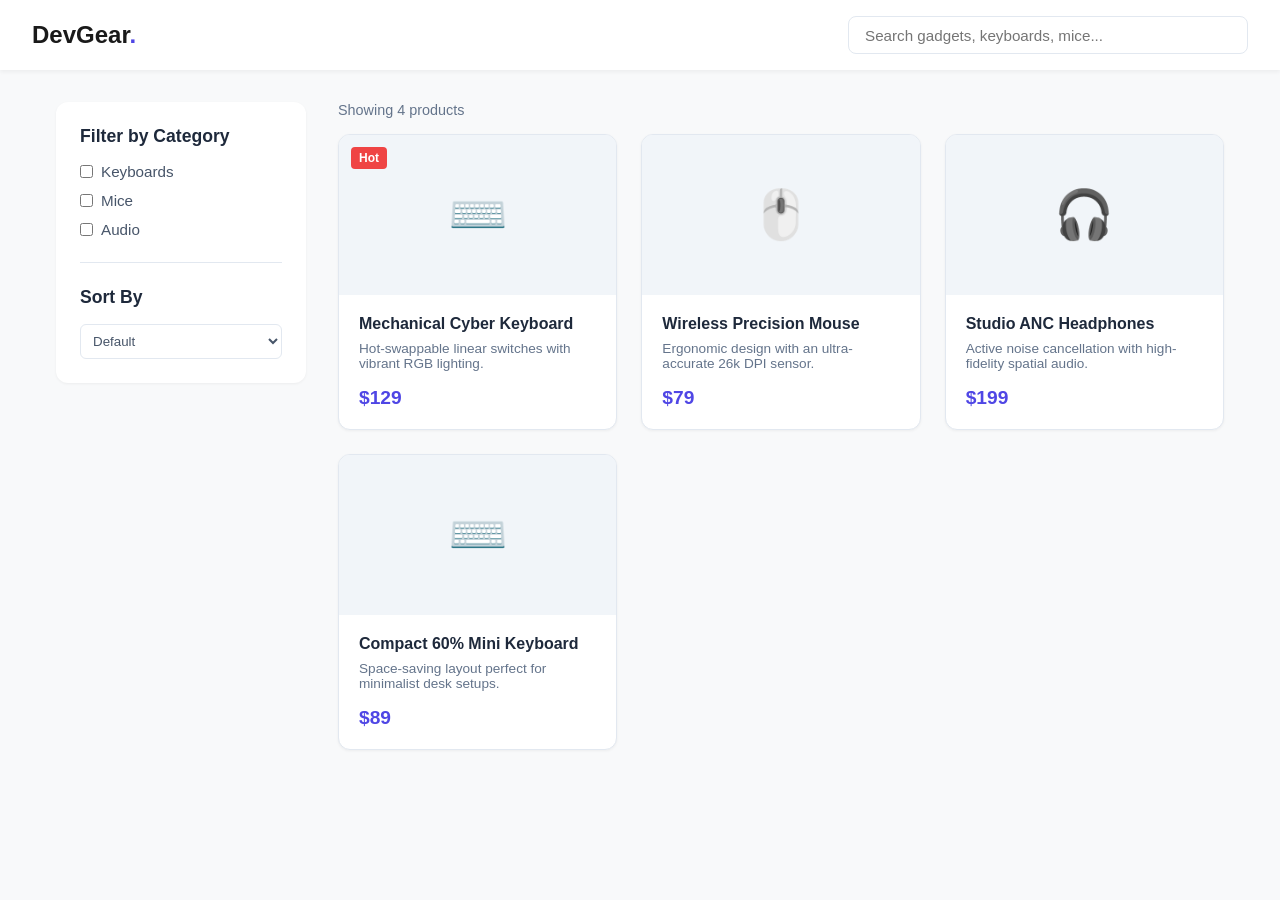
==== Search Filter.html @ a2853367 "hehe 1" ====
<!doctype html>
<html lang="en">
  <head>
    <meta charset="UTF-8" />
    <meta name="viewport" content="width=device-width, initial-scale=1.0" />
    <title>DevGear Store - Find Your Setup</title>
    <link rel="stylesheet" href="style.css" />

    <style>
      /* Reset & Base Styles */
      * {
        margin: 0;
        padding: 0;
        box-sizing: border-box;
        font-family: "Segoe UI", Tahoma, Geneva, Verdana, sans-serif;
      }

      body {
        background-color: #f8f9fa;
        color: #333;
      }

      /* Navbar */
      .navbar {
        display: flex;
        justify-content: space-between;
        align-items: center;
        background-color: #ffffff;
        padding: 1rem 2rem;
        box-shadow: 0 2px 4px rgba(0, 0, 0, 0.05);
        position: sticky;
        top: 0;
        z-index: 100;
      }

      .logo {
        font-size: 1.5rem;
        font-weight: 700;
        color: #1a1a1a;
      }

      .logo span {
        color: #4f46e5;
      }

      .search-container {
        flex: 0 1 400px;
      }

      #search-input {
        width: 100%;
        padding: 0.6rem 1rem;
        border: 1px solid #e2e8f0;
        border-radius: 8px;
        font-size: 0.95rem;
        outline: none;
        transition: border-color 0.2s;
      }

      #search-input:focus {
        border-color: #4f46e5;
        box-shadow: 0 0 0 3px rgba(79, 70, 229, 0.1);
      }

      /* Layout Container */
      .container {
        display: flex;
        max-width: 1200px;
        margin: 2rem auto;
        padding: 0 1rem;
        gap: 2rem;
      }

      /* Sidebar */
      .sidebar {
        flex: 0 0 250px;
        background: white;
        padding: 1.5rem;
        border-radius: 12px;
        height: fit-content;
        box-shadow: 0 1px 3px rgba(0, 0, 0, 0.05);
      }

      .sidebar h3 {
        font-size: 1.1rem;
        margin-bottom: 1rem;
        color: #1e293b;
      }

      .filter-group {
        display: flex;
        flex-direction: column;
        gap: 0.75rem;
      }

      .filter-label {
        display: flex;
        align-items: center;
        gap: 0.5rem;
        cursor: pointer;
        font-size: 0.95rem;
        color: #475569;
      }

      .sidebar hr {
        margin: 1.5rem 0;
        border: 0;
        border-top: 1px solid #e2e8f0;
      }

      #sort-select {
        width: 100%;
        padding: 0.5rem;
        border: 1px solid #e2e8f0;
        border-radius: 6px;
        background-color: white;
        color: #475569;
        outline: none;
      }

      /* Main Content & Grid */
      .main-content {
        flex: 1;
      }

      .results-count {
        margin-bottom: 1rem;
        color: #64748b;
        font-size: 0.9rem;
      }

      .product-grid {
        display: grid;
        grid-template-columns: repeat(auto-fill, minmax(240px, 1fr));
        gap: 1.5rem;
      }

      /* Product Cards */
      .product-card {
        background: white;
        border-radius: 12px;
        overflow: hidden;
        box-shadow: 0 1px 3px rgba(0, 0, 0, 0.05);
        border: 1px solid #e2e8f0;
        position: relative;
        display: flex;
        flex-direction: column;
        transition:
          transform 0.2s,
          box-shadow 0.2s;
      }

      .product-card:hover {
        transform: translateY(-4px);
        box-shadow: 0 10px 15px -3px rgba(0, 0, 0, 0.1);
      }

      .product-badge {
        position: absolute;
        top: 0.75rem;
        left: 0.75rem;
        background-color: #ef4444;
        color: white;
        padding: 0.25rem 0.5rem;
        font-size: 0.75rem;
        font-weight: 600;
        border-radius: 4px;
      }

      .product-img-placeholder {
        height: 160px;
        background-color: #f1f5f9;
        display: flex;
        align-items: center;
        justify-content: center;
        font-size: 3rem;
      }

      .product-info {
        padding: 1.25rem;
        display: flex;
        flex-direction: column;
        flex-grow: 1;
      }

      .product-title {
        font-size: 1rem;
        font-weight: 600;
        color: #1e293b;
        margin-bottom: 0.5rem;
      }

      .product-desc {
        font-size: 0.85rem;
        color: #64748b;
        margin-bottom: 1rem;
        line-grow: 1;
      }

      .product-price {
        font-size: 1.2rem;
        font-weight: 700;
        color: #4f46e5;
        margin-top: auto;
      }

      /* Utilities for JS */
      .hidden {
        display: none !important;
      }

      #no-results {
        text-align: center;
        padding: 3rem;
        background: white;
        border-radius: 12px;
        color: #64748b;
        border: 1px dashed #cbd5e1;
      }

      /* Responsive */
      @media (max-width: 768px) {
        .container {
          flex-direction: column;
        }
        .sidebar {
          flex: none;
          width: 100%;
        }
        .navbar {
          flex-direction: column;
          gap: 1rem;
        }
        .search-container {
          width: 100%;
        }
      }
    </style>
  </head>
  <body>
    <header class="navbar">
      <div class="logo">DevGear<span>.</span></div>
      <div class="search-container">
        <input
          type="text"
          id="search-input"
          placeholder="Search gadgets, keyboards, mice..."
        />
      </div>
    </header>

    <div class="container">
      <aside class="sidebar">
        <h3>Filter by Category</h3>
        <div class="filter-group">
          <label class="filter-label">
            <input type="checkbox" class="category-filter" value="keyboard" />
            Keyboards
          </label>
          <label class="filter-label">
            <input type="checkbox" class="category-filter" value="mouse" /> Mice
          </label>
          <label class="filter-label">
            <input type="checkbox" class="category-filter" value="audio" />
            Audio
          </label>
        </div>

        <hr />

        <h3>Sort By</h3>
        <select id="sort-select">
          <option value="default">Default</option>
          <option value="low-high">Price: Low to High</option>
          <option value="high-low">Price: High to Low</option>
        </select>
      </aside>

      <main class="main-content">
        <div class="results-count">
          Showing <span id="count-num">4</span> products
        </div>

        <div class="product-grid" id="product-grid">
          <div class="product-card" data-category="keyboard" data-price="129">
            <div class="product-badge">Hot</div>
            <div class="product-img-placeholder">⌨️</div>
            <div class="product-info">
              <h4 class="product-title">Mechanical Cyber Keyboard</h4>
              <p class="product-desc">
                Hot-swappable linear switches with vibrant RGB lighting.
              </p>
              <div class="product-price">$129</div>
            </div>
          </div>

          <div class="product-card" data-category="mouse" data-price="79">
            <div class="product-img-placeholder">🖱️</div>
            <div class="product-info">
              <h4 class="product-title">Wireless Precision Mouse</h4>
              <p class="product-desc">
                Ergonomic design with an ultra-accurate 26k DPI sensor.
              </p>
              <div class="product-price">$79</div>
            </div>
          </div>

          <div class="product-card" data-category="audio" data-price="199">
            <div class="product-img-placeholder">🎧</div>
            <div class="product-info">
              <h4 class="product-title">Studio ANC Headphones</h4>
              <p class="product-desc">
                Active noise cancellation with high-fidelity spatial audio.
              </p>
              <div class="product-price">$199</div>
            </div>
          </div>

          <div class="product-card" data-category="keyboard" data-price="89">
            <div class="product-img-placeholder">⌨️</div>
            <div class="product-info">
              <h4 class="product-title">Compact 60% Mini Keyboard</h4>
              <p class="product-desc">
                Space-saving layout perfect for minimalist desk setups.
              </p>
              <div class="product-price">$89</div>
            </div>
          </div>
        </div>

        <div id="no-results" class="hidden">
          <p>No products match your search or filter criteria.</p>
        </div>
      </main>
    </div>
  </body>
</html>
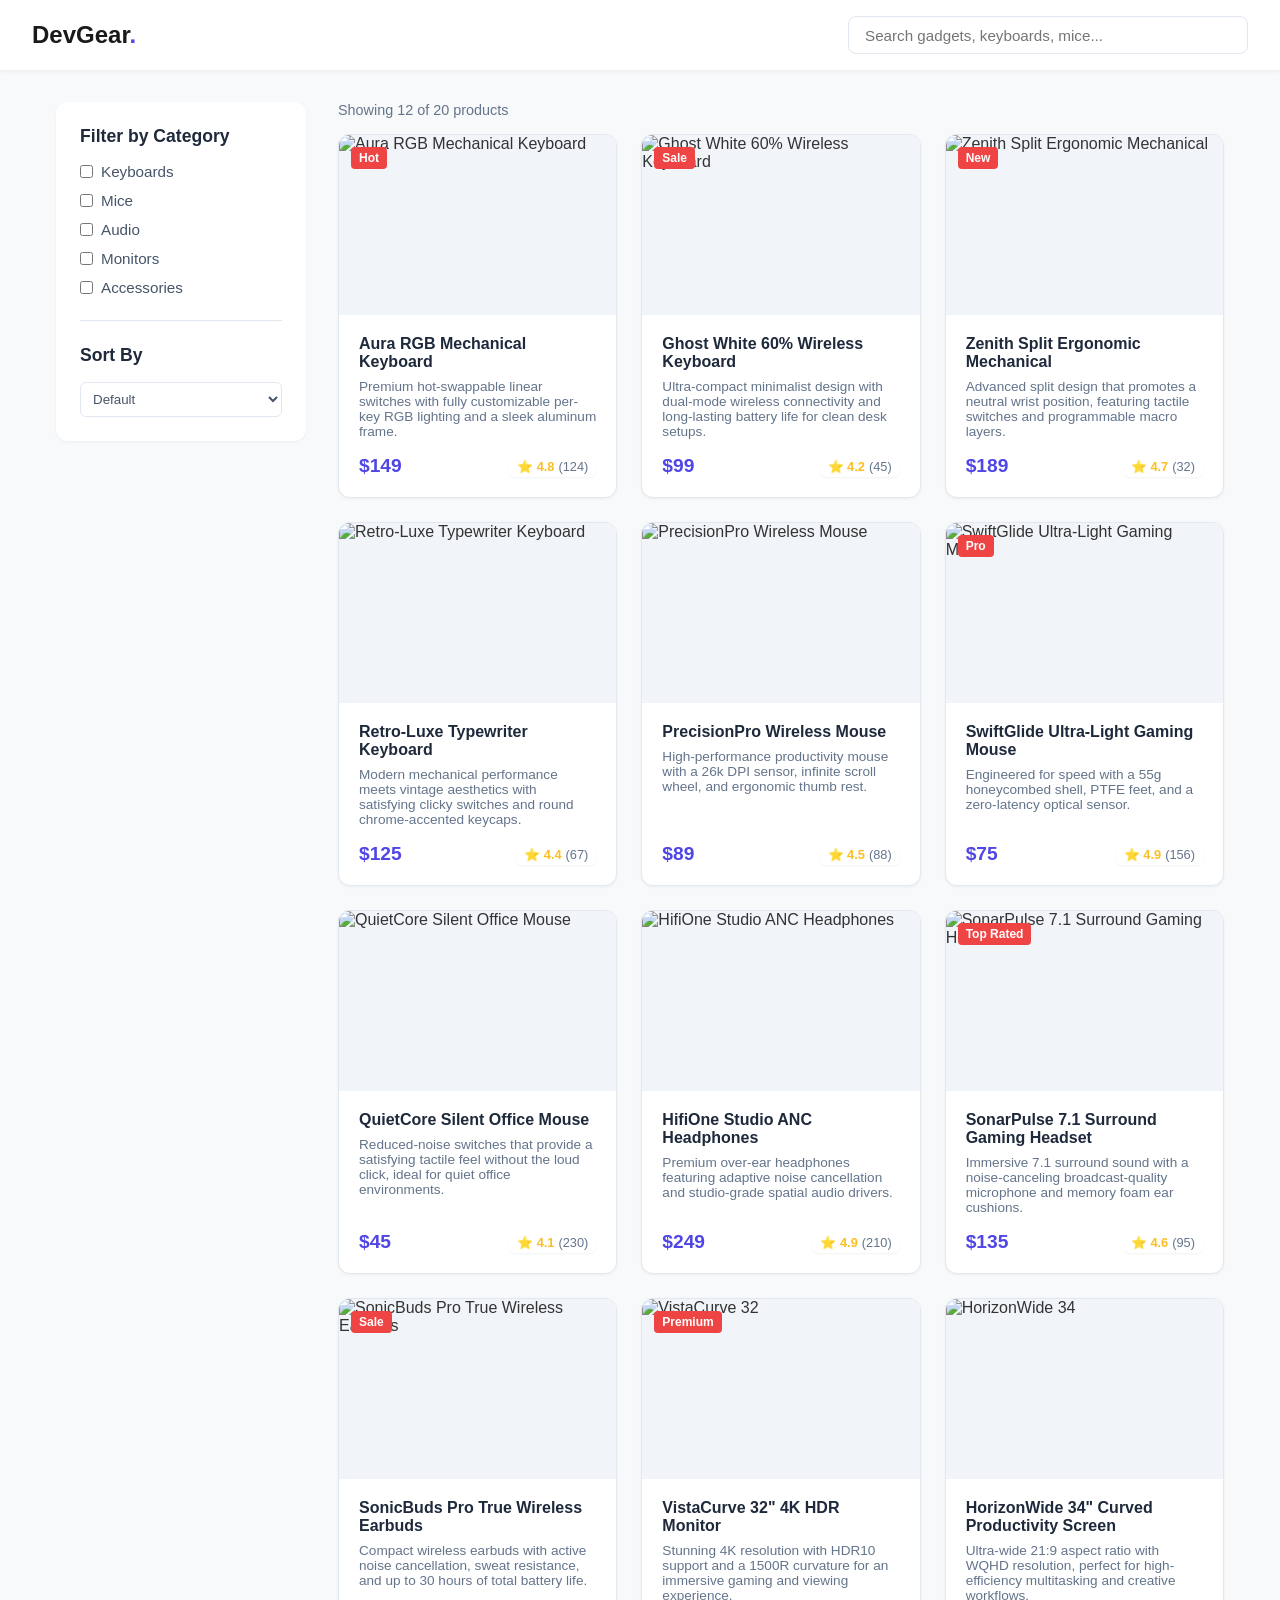
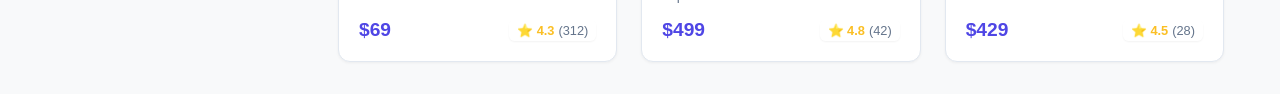
==== commit aad3fade: "almost" ====
--- a/Search Filter.html
+++ b/Search Filter.html
@@ -167,13 +167,21 @@
         border-radius: 4px;
       }
 
-      .product-img-placeholder {
-        height: 160px;
+      .product-img-container {
+        height: 180px;
         background-color: #f1f5f9;
-        display: flex;
-        align-items: center;
-        justify-content: center;
-        font-size: 3rem;
+        overflow: hidden;
+      }
+
+      .product-img {
+        width: 100%;
+        height: 100%;
+        object-fit: cover;
+        transition: transform 0.3s;
+      }
+
+      .product-card:hover .product-img {
+        transform: scale(1.05);
       }
 
       .product-info {
@@ -202,6 +210,27 @@
         font-weight: 700;
         color: #4f46e5;
         margin-top: auto;
+      }
+
+      .product-rating {
+        position: absolute;
+        bottom: 1.25rem;
+        right: 1.25rem;
+        display: flex;
+        align-items: center;
+        gap: 0.25rem;
+        background: rgba(255, 255, 255, 0.9);
+        padding: 0.2rem 0.5rem;
+        border-radius: 6px;
+        font-size: 0.8rem;
+        font-weight: 600;
+        color: #fbbf24;
+        box-shadow: 0 1px 2px rgba(0, 0, 0, 0.05);
+      }
+
+      .product-rating span {
+        color: #64748b;
+        font-weight: 400;
       }
 
       /* Utilities for JS */
@@ -264,6 +293,14 @@
             <input type="checkbox" class="category-filter" value="audio" />
             Audio
           </label>
+          <label class="filter-label">
+            <input type="checkbox" class="category-filter" value="monitor" />
+            Monitors
+          </label>
+          <label class="filter-label">
+            <input type="checkbox" class="category-filter" value="accessories" />
+            Accessories
+          </label>
         </div>
 
         <hr />
@@ -273,59 +310,18 @@
           <option value="default">Default</option>
           <option value="low-high">Price: Low to High</option>
           <option value="high-low">Price: High to Low</option>
+          <option value="rating-high">Rating: High to Low</option>
+          <option value="rating-low">Rating: Low to High</option>
         </select>
       </aside>
 
       <main class="main-content">
         <div class="results-count">
-          Showing <span id="count-num">4</span> products
+          Showing <span id="count-num">0</span> products
         </div>
 
         <div class="product-grid" id="product-grid">
-          <div class="product-card" data-category="keyboard" data-price="129">
-            <div class="product-badge">Hot</div>
-            <div class="product-img-placeholder">⌨️</div>
-            <div class="product-info">
-              <h4 class="product-title">Mechanical Cyber Keyboard</h4>
-              <p class="product-desc">
-                Hot-swappable linear switches with vibrant RGB lighting.
-              </p>
-              <div class="product-price">$129</div>
-            </div>
-          </div>
-
-          <div class="product-card" data-category="mouse" data-price="79">
-            <div class="product-img-placeholder">🖱️</div>
-            <div class="product-info">
-              <h4 class="product-title">Wireless Precision Mouse</h4>
-              <p class="product-desc">
-                Ergonomic design with an ultra-accurate 26k DPI sensor.
-              </p>
-              <div class="product-price">$79</div>
-            </div>
-          </div>
-
-          <div class="product-card" data-category="audio" data-price="199">
-            <div class="product-img-placeholder">🎧</div>
-            <div class="product-info">
-              <h4 class="product-title">Studio ANC Headphones</h4>
-              <p class="product-desc">
-                Active noise cancellation with high-fidelity spatial audio.
-              </p>
-              <div class="product-price">$199</div>
-            </div>
-          </div>
-
-          <div class="product-card" data-category="keyboard" data-price="89">
-            <div class="product-img-placeholder">⌨️</div>
-            <div class="product-info">
-              <h4 class="product-title">Compact 60% Mini Keyboard</h4>
-              <p class="product-desc">
-                Space-saving layout perfect for minimalist desk setups.
-              </p>
-              <div class="product-price">$89</div>
-            </div>
-          </div>
+          <!-- Products will be rendered here dynamically -->
         </div>
 
         <div id="no-results" class="hidden">
@@ -333,5 +329,7 @@
         </div>
       </main>
     </div>
+
+    <script type="module" src="main.js"></script>
   </body>
 </html>
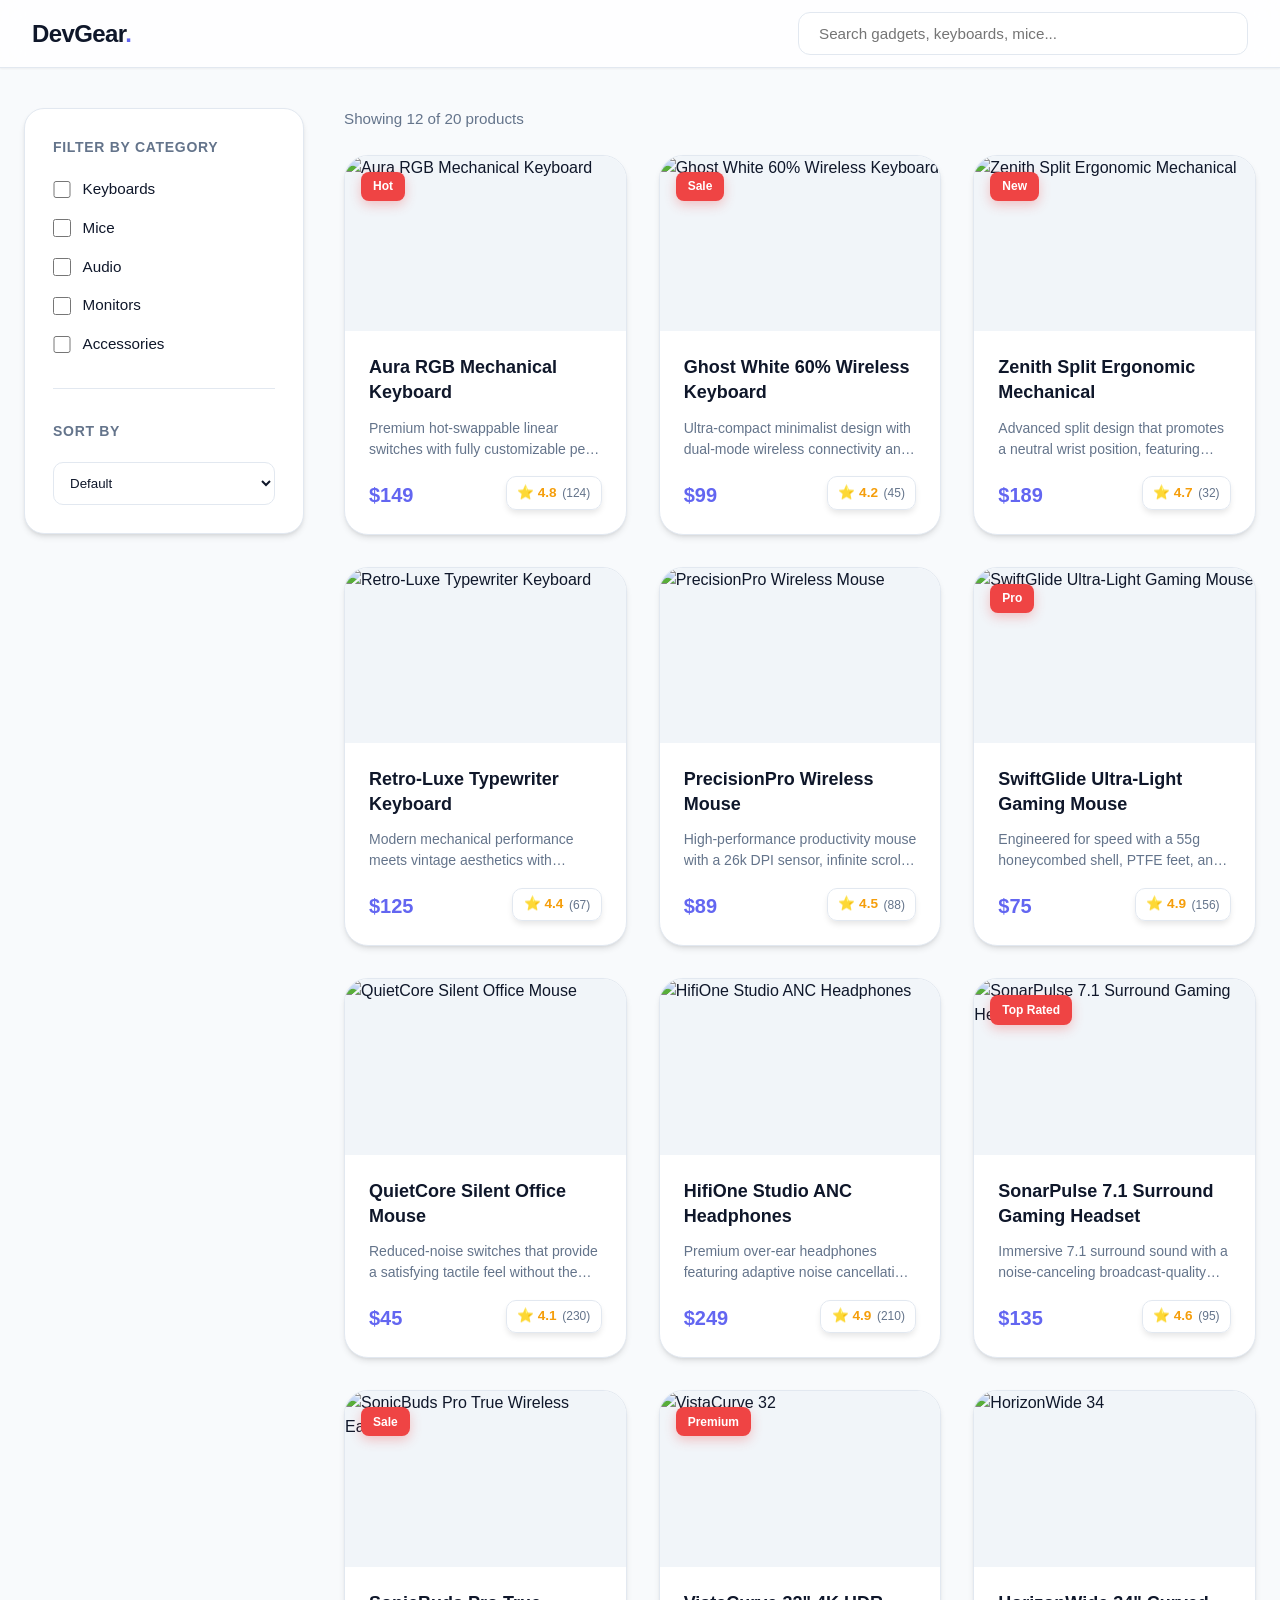
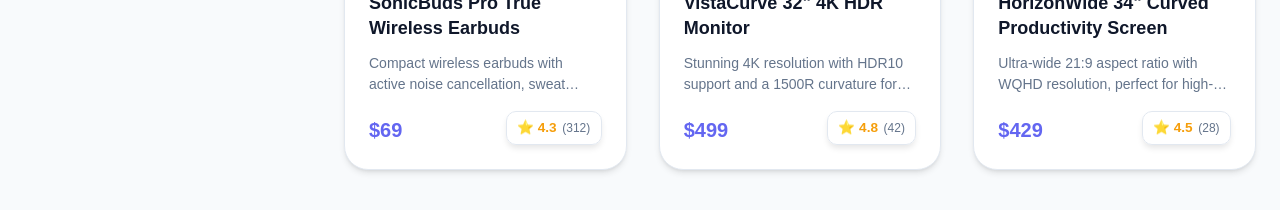
==== commit c974525a: "styling lil bit" ====
--- a/Search Filter.html
+++ b/Search Filter.html
@@ -12,110 +12,152 @@
         margin: 0;
         padding: 0;
         box-sizing: border-box;
-        font-family: "Segoe UI", Tahoma, Geneva, Verdana, sans-serif;
+        font-family: 'Inter', -apple-system, BlinkMacSystemFont, "Segoe UI", Roboto, sans-serif;
+      }
+
+      :root {
+        --primary: #6366f1;
+        --primary-dark: #4f46e5;
+        --bg: #f8fafc;
+        --surface: #ffffff;
+        --text-main: #0f172a;
+        --text-muted: #64748b;
+        --border: #e2e8f0;
+        --shadow: 0 4px 6px -1px rgb(0 0 0 / 0.1), 0 2px 4px -2px rgb(0 0 0 / 0.1);
+        --shadow-lg: 0 10px 15px -3px rgb(0 0 0 / 0.1), 0 4px 6px -4px rgb(0 0 0 / 0.1);
       }
 
       body {
-        background-color: #f8f9fa;
-        color: #333;
-      }
-
-      /* Navbar */
+        background-color: var(--bg);
+        color: var(--text-main);
+        line-height: 1.5;
+      }
+
+      /* Navbar - Glassmorphism */
       .navbar {
         display: flex;
         justify-content: space-between;
         align-items: center;
-        background-color: #ffffff;
-        padding: 1rem 2rem;
-        box-shadow: 0 2px 4px rgba(0, 0, 0, 0.05);
+        background-color: rgba(255, 255, 255, 0.8);
+        backdrop-filter: blur(12px);
+        -webkit-backdrop-filter: blur(12px);
+        padding: 0.75rem 2rem;
+        box-shadow: 0 1px 2px 0 rgb(0 0 0 / 0.05);
         position: sticky;
         top: 0;
         z-index: 100;
+        border-bottom: 1px solid var(--border);
       }
 
       .logo {
         font-size: 1.5rem;
-        font-weight: 700;
-        color: #1a1a1a;
+        font-weight: 800;
+        letter-spacing: -0.025em;
+        color: var(--text-main);
       }
 
       .logo span {
-        color: #4f46e5;
+        color: var(--primary);
       }
 
       .search-container {
-        flex: 0 1 400px;
+        flex: 0 1 450px;
+        position: relative;
       }
 
       #search-input {
         width: 100%;
-        padding: 0.6rem 1rem;
-        border: 1px solid #e2e8f0;
-        border-radius: 8px;
+        padding: 0.75rem 1.25rem;
+        border: 1px solid var(--border);
+        border-radius: 12px;
         font-size: 0.95rem;
         outline: none;
-        transition: border-color 0.2s;
+        transition: all 0.2s cubic-bezier(0.4, 0, 0.2, 1);
+        background: var(--surface);
       }
 
       #search-input:focus {
-        border-color: #4f46e5;
-        box-shadow: 0 0 0 3px rgba(79, 70, 229, 0.1);
+        border-color: var(--primary);
+        box-shadow: 0 0 0 4px rgba(99, 102, 241, 0.1);
       }
 
       /* Layout Container */
       .container {
         display: flex;
-        max-width: 1200px;
-        margin: 2rem auto;
-        padding: 0 1rem;
-        gap: 2rem;
+        max-width: 1280px;
+        margin: 2.5rem auto;
+        padding: 0 1.5rem;
+        gap: 2.5rem;
       }
 
       /* Sidebar */
       .sidebar {
-        flex: 0 0 250px;
-        background: white;
-        padding: 1.5rem;
-        border-radius: 12px;
+        flex: 0 0 280px;
+        background: var(--surface);
+        padding: 1.75rem;
+        border-radius: 20px;
         height: fit-content;
-        box-shadow: 0 1px 3px rgba(0, 0, 0, 0.05);
+        box-shadow: var(--shadow);
+        border: 1px solid var(--border);
       }
 
       .sidebar h3 {
-        font-size: 1.1rem;
-        margin-bottom: 1rem;
-        color: #1e293b;
+        font-size: 0.875rem;
+        text-transform: uppercase;
+        letter-spacing: 0.05em;
+        margin-bottom: 1.25rem;
+        color: var(--text-muted);
+        font-weight: 700;
       }
 
       .filter-group {
         display: flex;
         flex-direction: column;
+        gap: 1rem;
+      }
+
+      .filter-label {
+        display: flex;
+        align-items: center;
         gap: 0.75rem;
-      }
-
-      .filter-label {
-        display: flex;
-        align-items: center;
-        gap: 0.5rem;
         cursor: pointer;
         font-size: 0.95rem;
-        color: #475569;
+        color: var(--text-main);
+        font-weight: 500;
+        transition: color 0.2s;
+      }
+
+      .filter-label:hover {
+        color: var(--primary);
+      }
+
+      .filter-label input {
+        accent-color: var(--primary);
+        width: 1.1rem;
+        height: 1.1rem;
       }
 
       .sidebar hr {
-        margin: 1.5rem 0;
+        margin: 2rem 0;
         border: 0;
-        border-top: 1px solid #e2e8f0;
+        border-top: 1px solid var(--border);
       }
 
       #sort-select {
         width: 100%;
-        padding: 0.5rem;
-        border: 1px solid #e2e8f0;
-        border-radius: 6px;
-        background-color: white;
-        color: #475569;
+        padding: 0.75rem;
+        border: 1px solid var(--border);
+        border-radius: 10px;
+        background-color: var(--surface);
+        color: var(--text-main);
+        font-weight: 500;
         outline: none;
+        cursor: pointer;
+        transition: border-color 0.2s;
+      }
+
+      #sort-select:focus {
+        border-color: var(--primary);
       }
 
       /* Main Content & Grid */
@@ -124,113 +166,135 @@
       }
 
       .results-count {
-        margin-bottom: 1rem;
-        color: #64748b;
-        font-size: 0.9rem;
+        margin-bottom: 1.5rem;
+        color: var(--text-muted);
+        font-size: 0.95rem;
+        font-weight: 500;
       }
 
       .product-grid {
         display: grid;
-        grid-template-columns: repeat(auto-fill, minmax(240px, 1fr));
-        gap: 1.5rem;
+        grid-template-columns: repeat(auto-fill, minmax(280px, 1fr));
+        gap: 2rem;
       }
 
       /* Product Cards */
       .product-card {
-        background: white;
-        border-radius: 12px;
+        background: var(--surface);
+        border-radius: 24px;
         overflow: hidden;
-        box-shadow: 0 1px 3px rgba(0, 0, 0, 0.05);
-        border: 1px solid #e2e8f0;
+        box-shadow: var(--shadow);
+        border: 1px solid var(--border);
         position: relative;
         display: flex;
         flex-direction: column;
-        transition:
-          transform 0.2s,
-          box-shadow 0.2s;
+        transition: all 0.4s cubic-bezier(0.4, 0, 0.2, 1);
+        animation: slideUp 0.5s ease-out forwards;
+        height: 100%;
+      }
+
+      @keyframes slideUp {
+        from {
+          opacity: 0;
+          transform: translateY(20px);
+        }
+        to {
+          opacity: 1;
+          transform: translateY(0);
+        }
       }
 
       .product-card:hover {
-        transform: translateY(-4px);
-        box-shadow: 0 10px 15px -3px rgba(0, 0, 0, 0.1);
+        transform: translateY(-8px);
+        box-shadow: var(--shadow-lg);
+        border-color: var(--primary);
       }
 
       .product-badge {
         position: absolute;
-        top: 0.75rem;
-        left: 0.75rem;
+        top: 1rem;
+        left: 1rem;
         background-color: #ef4444;
         color: white;
-        padding: 0.25rem 0.5rem;
+        padding: 0.35rem 0.75rem;
         font-size: 0.75rem;
-        font-weight: 600;
-        border-radius: 4px;
+        font-weight: 700;
+        border-radius: 8px;
+        z-index: 10;
+        box-shadow: 0 4px 12px rgba(239, 68, 68, 0.3);
       }
 
       .product-img-container {
-        height: 180px;
+        aspect-ratio: 16/10;
         background-color: #f1f5f9;
         overflow: hidden;
+        position: relative;
       }
 
       .product-img {
         width: 100%;
         height: 100%;
         object-fit: cover;
-        transition: transform 0.3s;
+        transition: transform 0.6s cubic-bezier(0.4, 0, 0.2, 1);
       }
 
       .product-card:hover .product-img {
-        transform: scale(1.05);
+        transform: scale(1.1);
       }
 
       .product-info {
-        padding: 1.25rem;
+        padding: 1.5rem;
         display: flex;
         flex-direction: column;
         flex-grow: 1;
+        gap: 0.75rem;
       }
 
       .product-title {
-        font-size: 1rem;
-        font-weight: 600;
-        color: #1e293b;
+        font-size: 1.125rem;
+        font-weight: 700;
+        color: var(--text-main);
+        line-height: 1.4;
+      }
+
+      .product-desc {
+        font-size: 0.875rem;
+        color: var(--text-muted);
+        display: -webkit-box;
+        -webkit-line-clamp: 2;
+        -webkit-box-orient: vertical;
+        overflow: hidden;
         margin-bottom: 0.5rem;
       }
 
-      .product-desc {
-        font-size: 0.85rem;
-        color: #64748b;
-        margin-bottom: 1rem;
-        line-grow: 1;
-      }
-
       .product-price {
-        font-size: 1.2rem;
-        font-weight: 700;
-        color: #4f46e5;
+        font-size: 1.25rem;
+        font-weight: 800;
+        color: var(--primary);
         margin-top: auto;
       }
 
       .product-rating {
         position: absolute;
-        bottom: 1.25rem;
-        right: 1.25rem;
+        bottom: 1.5rem;
+        right: 1.5rem;
         display: flex;
         align-items: center;
-        gap: 0.25rem;
-        background: rgba(255, 255, 255, 0.9);
-        padding: 0.2rem 0.5rem;
-        border-radius: 6px;
-        font-size: 0.8rem;
-        font-weight: 600;
-        color: #fbbf24;
-        box-shadow: 0 1px 2px rgba(0, 0, 0, 0.05);
+        gap: 0.35rem;
+        background: rgba(255, 255, 255, 0.95);
+        padding: 0.35rem 0.65rem;
+        border-radius: 10px;
+        font-size: 0.85rem;
+        font-weight: 700;
+        color: #f59e0b;
+        box-shadow: 0 4px 6px -1px rgb(0 0 0 / 0.1);
+        border: 1px solid var(--border);
       }
 
       .product-rating span {
-        color: #64748b;
-        font-weight: 400;
+        color: var(--text-muted);
+        font-weight: 500;
+        font-size: 0.75rem;
       }
 
       /* Utilities for JS */
@@ -240,15 +304,20 @@
 
       #no-results {
         text-align: center;
-        padding: 3rem;
-        background: white;
-        border-radius: 12px;
-        color: #64748b;
-        border: 1px dashed #cbd5e1;
+        padding: 5rem 2rem;
+        background: var(--surface);
+        border-radius: 24px;
+        color: var(--text-muted);
+        border: 2px dashed var(--border);
+      }
+
+      #no-results p {
+        font-size: 1.1rem;
+        font-weight: 500;
       }
 
       /* Responsive */
-      @media (max-width: 768px) {
+      @media (max-width: 1024px) {
         .container {
           flex-direction: column;
         }
@@ -256,12 +325,17 @@
           flex: none;
           width: 100%;
         }
+      }
+
+      @media (max-width: 640px) {
         .navbar {
-          flex-direction: column;
-          gap: 1rem;
+          padding: 1rem;
         }
         .search-container {
           width: 100%;
+        }
+        .product-grid {
+          grid-template-columns: 1fr;
         }
       }
     </style>
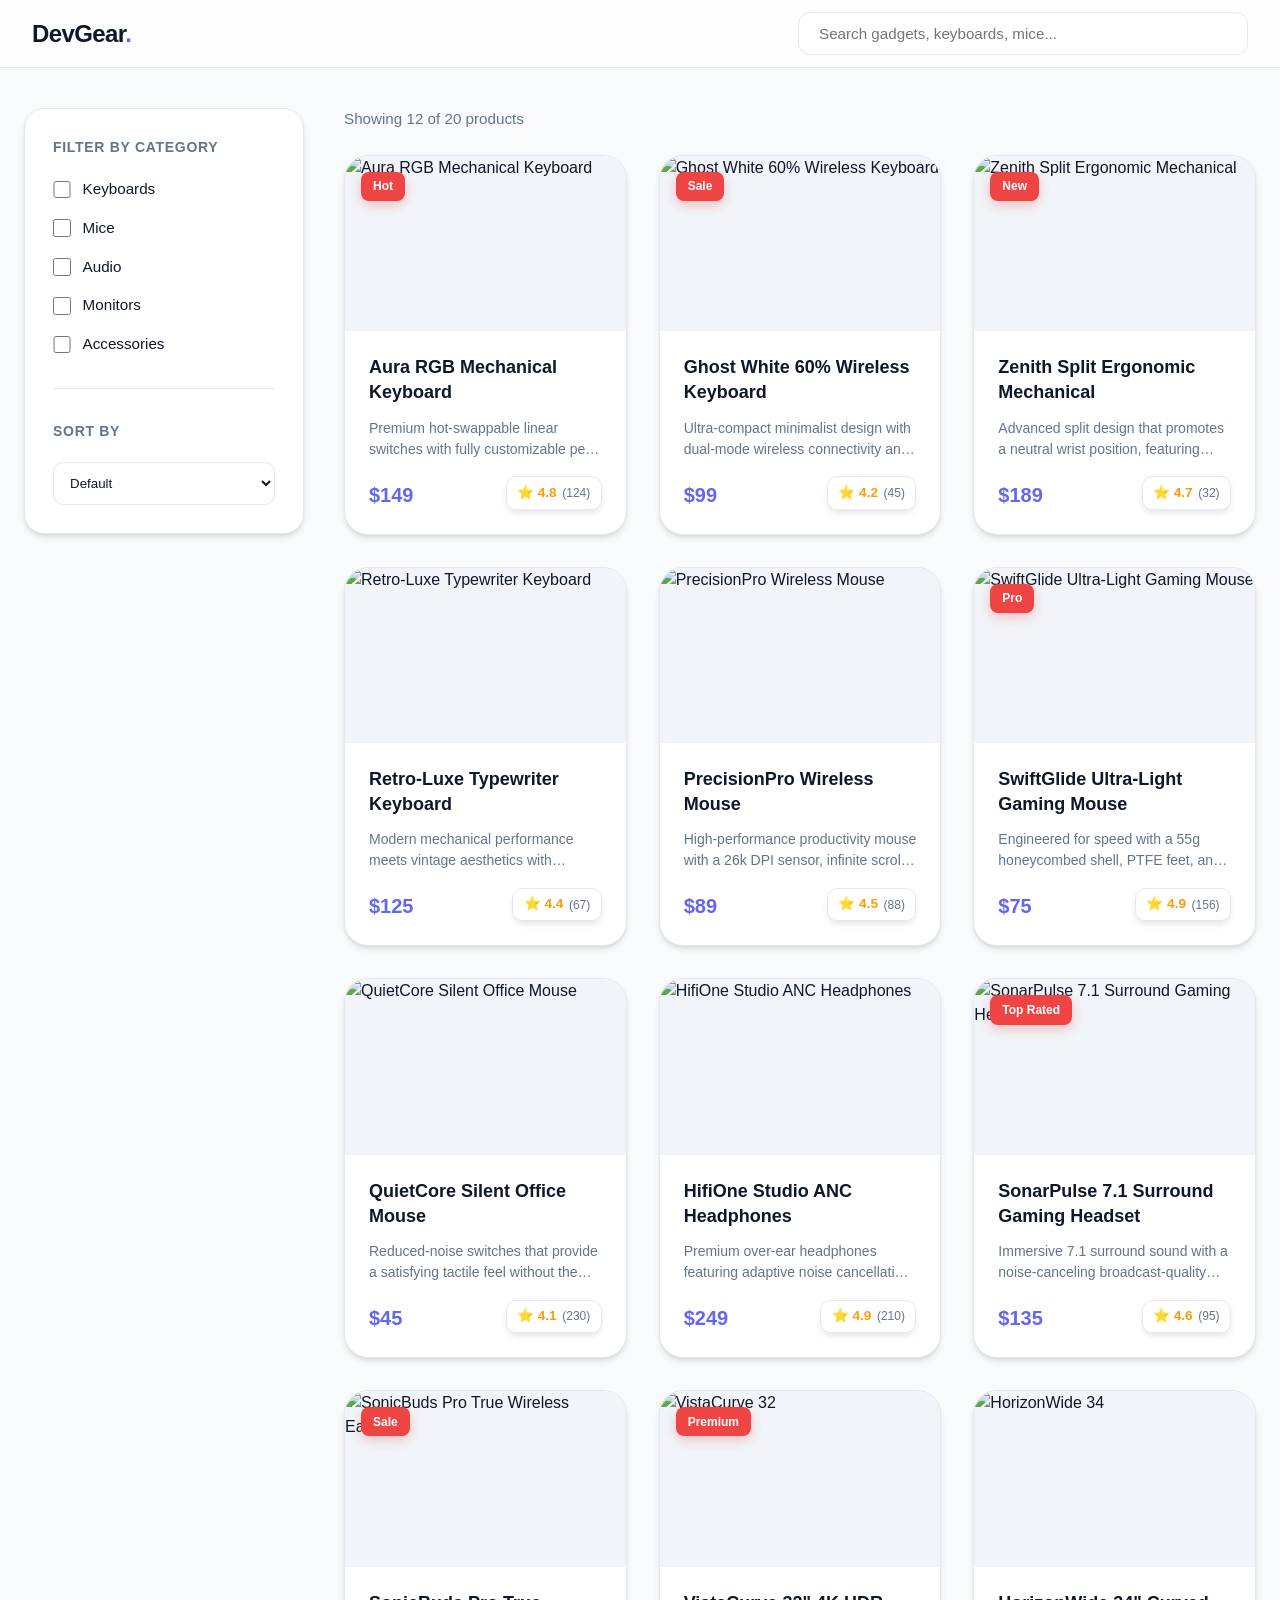
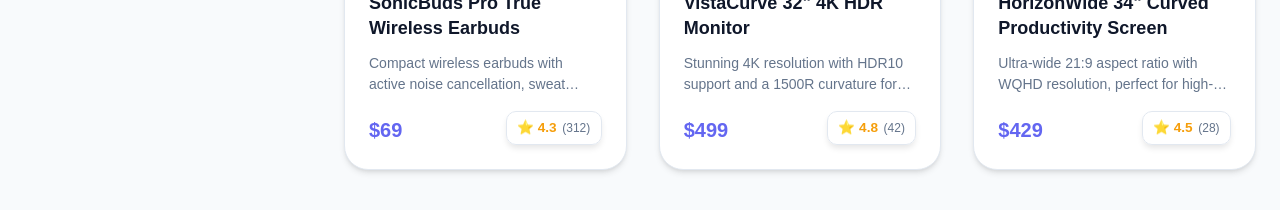
==== commit d5f7fa90: "ntg" ====
--- a/Search Filter.html
+++ b/Search Filter.html
@@ -193,7 +193,7 @@
         height: 100%;
       }
 
-      @keyframes slideUp {
+      /* @keyframes slideUp {
         from {
           opacity: 0;
           transform: translateY(20px);
@@ -202,7 +202,7 @@
           opacity: 1;
           transform: translateY(0);
         }
-      }
+      } */
 
       .product-card:hover {
         transform: translateY(-8px);
